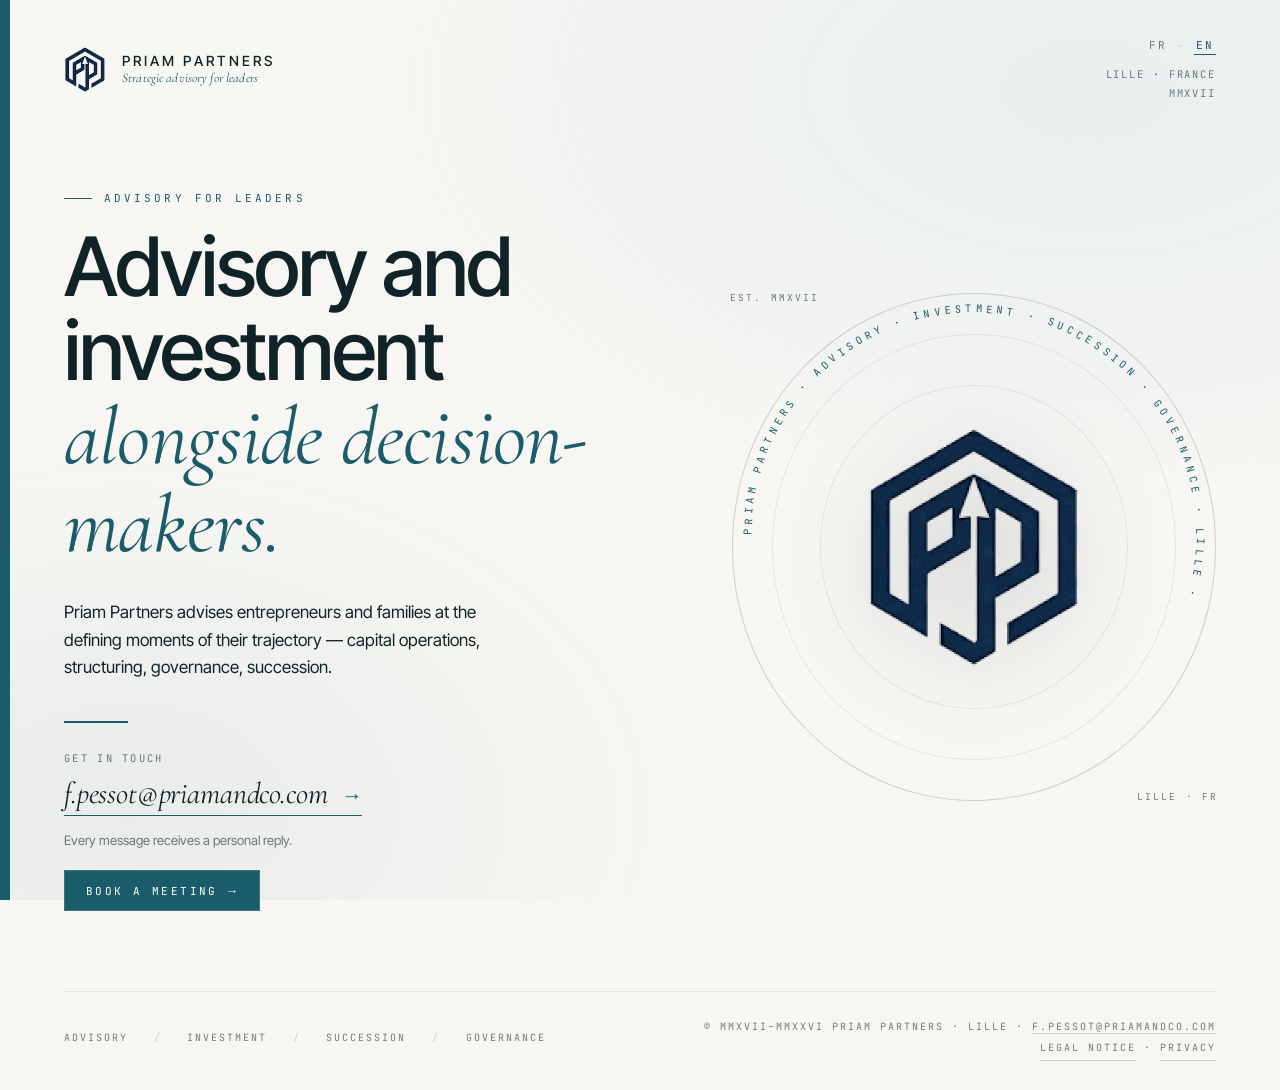
==== index.html @ 0bda1bde "Add files via upload" ====
<!doctype html>
<html lang="fr">
<head>
  <meta charset="utf-8" />
  <title>Priam Partners — Accompagnement stratégique des dirigeants</title>
  <meta name="viewport" content="width=device-width, initial-scale=1" />
  <meta name="description" content="Priam Partners, cabinet de conseil basé à Lille, accompagne dirigeants, entrepreneurs et familles : opérations de capital, structuration, gouvernance, transmission." />
  <link rel="canonical" href="https://priamandco.com/" />
  <link rel="icon" href="/favicon.ico" sizes="any" />
  <link rel="icon" type="image/png" sizes="32x32" href="/favicon-32.png" />
  <link rel="apple-touch-icon" href="/apple-touch-icon.png" />
  <meta name="theme-color" content="#1B5C6B" />
  <meta property="og:type" content="website" />
  <meta property="og:site_name" content="Priam Partners" />
  <meta property="og:locale" content="fr_FR" />
  <meta property="og:url" content="https://priamandco.com/" />
  <meta property="og:title" content="Priam Partners — Conseil et investissement aux côtés des dirigeants" />
  <meta property="og:description" content="Opérations de capital, structuration, gouvernance, transmission. Lille · France." />
  <meta property="og:image" content="https://priamandco.com/og-image.jpg" />
  <meta property="og:image:width" content="1200" />
  <meta property="og:image:height" content="630" />
  <meta property="og:image:alt" content="Priam Partners — Conseil et investissement aux côtés des dirigeants" />
  <meta name="twitter:card" content="summary_large_image" />
  <link rel="preload" href="fonts/inter-tight-latin-500-normal.woff2" as="font" type="font/woff2" crossorigin>
  <link rel="stylesheet" href="fonts.css">
  <script type="application/ld+json">
  {"@context":"https://schema.org","@type":"ProfessionalService","name":"Priam Partners","url":"https://priamandco.com/","logo":"https://priamandco.com/logo-pp.png","image":"https://priamandco.com/og-image.jpg","email":"f.pessot@priamandco.com","foundingDate":"2017","address":{"@type":"PostalAddress","streetAddress":"28 rue Delannoy","postalCode":"59160","addressLocality":"Lille","addressCountry":"FR"},"areaServed":"FR"}
  </script>

  <style>
    :root {
      --bg:    #F7F6F3;
      --bg2:   #EFECE4;
      --ink:   #0F2329;
      --teal:  #1B5C6B;
      --teal2: #4A9AB0;
      --teal3: #A8D4DC;
      --mute:  rgba(15,35,41,0.58);
      --hair:  rgba(15,35,41,0.18);
      --hair2: rgba(15,35,41,0.08);
      --serif: "Cormorant Garamond", Georgia, serif;
      --sans:  "Inter Tight", "Helvetica Neue", Helvetica, Arial, sans-serif;
      --mono:  "JetBrains Mono", ui-monospace, Menlo, monospace;
    }

    * { box-sizing: border-box; }
    html, body { margin: 0; padding: 0; }
    body {
      background: var(--bg);
      color: var(--ink);
      font-family: var(--sans);
      min-height: 100vh;
      -webkit-font-smoothing: antialiased;
      text-rendering: optimizeLegibility;
    }

    /* Subtle paper texture via layered radial noise (pure CSS) */
    body::before {
      content: "";
      position: fixed; inset: 0;
      pointer-events: none;
      background:
        radial-gradient(1200px 700px at 85% 10%, rgba(168,212,220,0.18), transparent 60%),
        radial-gradient(900px 600px at 10% 90%, rgba(27,92,107,0.06), transparent 60%);
      z-index: 0;
    }

    .page {
      position: relative;
      z-index: 1;
      min-height: 100vh;
      display: grid;
      grid-template-rows: auto 1fr auto;
      padding: clamp(20px, 3.5vw, 36px) clamp(22px, 5vw, 64px);
    }

    /* Side teal band */
    .band {
      position: fixed;
      left: 0; top: 0; bottom: 0;
      width: 10px;
      background: var(--teal);
      z-index: 2;
    }

    /* Header */
    header {
      display: flex;
      align-items: center;
      justify-content: space-between;
      gap: 24px;
    }
    .brand {
      text-decoration: none;
      color: inherit;
      display: inline-flex;
      align-items: center;
      gap: 16px;
    }
    .brand img {
      width: 42px; height: auto; display: block;
    }
    .brand .name {
      font-family: var(--sans);
      font-weight: 500;
      font-size: 14px;
      letter-spacing: 0.22em;
      text-transform: uppercase;
      color: var(--ink);
    }
    .brand .tag {
      font-family: var(--serif);
      font-style: italic;
      font-size: 13px;
      color: var(--teal);
      letter-spacing: 0.01em;
      margin-top: 4px;
    }
    .brand .stack { display: inline-flex; flex-direction: column; line-height: 1; }

    .meta {
      font-family: var(--mono);
      font-size: 10.5px;
      letter-spacing: 0.18em;
      text-transform: uppercase;
      color: var(--mute);
      text-align: right;
      line-height: 1.8;
    }
    .meta .dot { color: var(--teal); }

    .header-right {
      display: flex;
      flex-direction: column;
      align-items: flex-end;
      gap: 10px;
    }
    .lang {
      display: inline-flex;
      align-items: center;
      gap: 8px;
      font-family: var(--mono);
      font-size: 11px;
      letter-spacing: 0.18em;
    }
    .lang-btn {
      background: none;
      border: none;
      padding: 2px 2px;
      cursor: pointer;
      font: inherit;
      letter-spacing: inherit;
      color: var(--mute);
      border-bottom: 1px solid transparent;
      transition: color .2s, border-color .2s;
    }
    .lang-btn:hover { color: var(--ink); }
    .lang-btn.is-active { color: var(--teal); border-bottom-color: var(--teal); }
    .lang-sep { color: var(--hair); }

    /* Main */
    main {
      display: grid;
      grid-template-columns: 1.1fr 0.9fr;
      gap: clamp(32px, 6vw, 96px);
      align-items: center;
      padding: clamp(32px, 7vw, 80px) 0;
    }
    @media (max-width: 880px) {
      main { grid-template-columns: 1fr; padding: 40px 0; }
    }

    .eyebrow {
      font-family: var(--mono);
      font-size: 11px;
      letter-spacing: 0.28em;
      text-transform: uppercase;
      color: var(--teal);
      display: inline-flex;
      align-items: center;
      gap: 12px;
    }
    .eyebrow::before {
      content: "";
      width: 28px; height: 1px; background: var(--teal);
      display: inline-block;
    }

    h1 {
      font-family: var(--sans);
      font-weight: 500;
      font-size: clamp(42px, 6.4vw, 84px);
      line-height: 1.02;
      letter-spacing: -0.025em;
      margin: 20px 0 0;
      color: var(--ink);
    }
    h1 em {
      font-family: var(--serif);
      font-style: italic;
      font-weight: 400;
      color: var(--teal);
      letter-spacing: -0.01em;
    }

    .lede {
      font-size: clamp(15px, 1.35vw, 17px);
      line-height: 1.6;
      color: var(--ink);
      max-width: 46ch;
      margin: clamp(22px, 3vw, 32px) 0 0;
    }

    .rule {
      height: 2px;
      width: 64px;
      background: var(--teal);
      margin: clamp(28px, 4vw, 40px) 0 clamp(20px, 2.5vw, 28px);
    }

    .contact-label {
      font-family: var(--mono);
      font-size: 10.5px;
      letter-spacing: 0.22em;
      text-transform: uppercase;
      color: var(--mute);
    }
    .mailto {
      display: inline-flex;
      align-items: baseline;
      gap: 14px;
      margin-top: 10px;
      font-family: var(--serif);
      font-style: italic;
      font-size: clamp(22px, 2.4vw, 30px);
      color: var(--ink);
      text-decoration: none;
      letter-spacing: -0.005em;
      position: relative;
      transition: color .2s ease;
    }
    .mailto::after {
      content: "";
      position: absolute;
      left: 0; right: 0; bottom: -4px;
      height: 1px;
      background: var(--teal);
      transform-origin: left;
      transform: scaleX(1);
      transition: transform .35s cubic-bezier(.2,.7,.3,1), background .2s;
    }
    .mailto:hover { color: var(--teal); }
    .mailto:hover::after { background: var(--teal); transform: scaleX(1.04); }
    .mailto .arrow {
      font-family: var(--sans);
      font-style: normal;
      font-weight: 400;
      font-size: 0.7em;
      color: var(--teal);
      transition: transform .3s cubic-bezier(.2,.7,.3,1);
      display: inline-block;
    }
    .mailto:hover .arrow { transform: translateX(6px); }

    .note {
      margin-top: 18px;
      font-size: 13px;
      color: var(--mute);
      max-width: 42ch;
      line-height: 1.55;
    }

    .cal-btn {
      display: inline-flex;
      align-items: center;
      gap: 10px;
      margin-top: 20px;
      padding: 12px 22px;
      background: var(--teal);
      color: #fff;
      font-family: var(--mono);
      font-size: 11px;
      letter-spacing: 0.22em;
      text-transform: uppercase;
      text-decoration: none;
      border: none;
      cursor: pointer;
      transition: background .2s ease, transform .2s ease;
      position: relative;
    }
    .cal-btn::after {
      content: "";
      position: absolute;
      inset: 0;
      border: 1px solid rgba(255,255,255,0.15);
      pointer-events: none;
    }
    .cal-btn:hover {
      background: var(--ink);
      transform: translateY(-1px);
    }
    .cal-btn .cal-arrow {
      font-size: 13px;
      transition: transform .25s cubic-bezier(.2,.7,.3,1);
    }
    .cal-btn:hover .cal-arrow { transform: translateX(4px); }

    /* Visual side — monumental blason + typographic crest */
    .visual {
      position: relative;
      aspect-ratio: 1 / 1.05;
      max-width: 520px;
      margin-left: auto;
      width: 100%;
      display: flex;
      align-items: center;
      justify-content: center;
    }
    @media (max-width: 880px) {
      .visual { margin: 0 auto; max-width: 360px; aspect-ratio: 1 / 1; }
    }

    .visual .ring {
      position: absolute;
      inset: 0;
      border: 1px solid var(--hair);
      border-radius: 50%;
    }
    .visual .ring::before,
    .visual .ring::after {
      content: "";
      position: absolute;
      inset: 8%;
      border: 1px solid var(--hair2);
      border-radius: 50%;
    }
    .visual .ring::after { inset: 18%; }

    .visual .mark {
      width: 46%;
      height: auto;
      display: block;
      filter: drop-shadow(0 14px 40px rgba(15,35,41,0.14));
    }

    /* Typographic ring (curved text around the blason) */
    .visual .curvetext {
      position: absolute;
      inset: 0;
      animation: rotate 80s linear infinite;
    }
    @keyframes rotate { to { transform: rotate(360deg); } }
    .visual .curvetext text {
      font-family: var(--mono);
      font-size: 8.5px;
      letter-spacing: 0.42em;
      fill: var(--teal);
      text-transform: uppercase;
    }

    /* Corner tickers */
    .ticker-top, .ticker-bot {
      position: absolute;
      font-family: var(--mono);
      font-size: 9.5px;
      letter-spacing: 0.22em;
      text-transform: uppercase;
      color: var(--mute);
    }
    .ticker-top { top: -2px; left: -2px; }
    .ticker-bot { bottom: -2px; right: -2px; }

    /* Footer */
    footer {
      display: flex;
      justify-content: space-between;
      align-items: center;
      gap: 16px;
      padding-top: clamp(20px, 3vw, 28px);
      border-top: 1px solid var(--hair2);
      font-family: var(--mono);
      font-size: 10px;
      letter-spacing: 0.2em;
      text-transform: uppercase;
      color: var(--mute);
    }
    footer .tags { display: flex; gap: clamp(12px, 2vw, 28px); flex-wrap: wrap; }
    footer .tags span.sep { color: var(--hair); }
    footer .right { text-align: right; }
    footer .legal-links { margin-top: 8px; }
    footer .legal-links a { color: inherit; text-decoration: none; border-bottom: 1px solid var(--hair); padding: 6px 0; }
    footer .legal-links a:hover { color: var(--teal); }

    @media (max-width: 620px) {
      footer { flex-direction: column; align-items: flex-start; }
      footer .right { text-align: left; }
      .band { width: 6px; }
      .meta { font-size: 9.5px; }
    }

    /* Entrance */
    @keyframes rise {
      from { opacity: 0; transform: translateY(14px); }
      to   { opacity: 1; transform: none; }
    }
    .rise { animation: rise .9s cubic-bezier(.2,.7,.3,1) both; }
    .rise.d1 { animation-delay: .05s; }
    .rise.d2 { animation-delay: .15s; }
    .rise.d3 { animation-delay: .25s; }
    .rise.d4 { animation-delay: .35s; }
    .rise.d5 { animation-delay: .45s; }
  </style>
</head>
<body>
  <div class="band" aria-hidden="true"></div>

  <div class="page">
    <header class="rise d1">
      <a class="brand" href="/" aria-label="Priam Partners — accueil">
        <img src="logo-pp-web.png" alt="Priam Partners" width="42" height="47" />
        <span class="stack">
          <span class="name">Priam Partners</span>
          <span class="tag" data-i18n="tag">Accompagnement stratégique des dirigeants</span>
        </span>
      </a>
      <div class="header-right">
        <div class="lang" role="group" aria-label="Language">
          <button type="button" class="lang-btn is-active" data-lang="fr">FR</button>
          <span class="lang-sep">·</span>
          <button type="button" class="lang-btn" data-lang="en">EN</button>
        </div>
        <div class="meta">
          <div data-i18n="city">Lille <span class="dot">·</span> France</div>
          <div>MMXVII</div>
        </div>
      </div>
    </header>

    <main>
      <section>
        <div class="eyebrow rise d2" data-i18n="eyebrow">Conseil aux dirigeants</div>
        <h1 class="rise d3" data-i18n-html="headline">
          Conseil et investissement<br />
          <em>aux côtés des dirigeants.</em>
        </h1>
        <p class="lede rise d4" data-i18n="lede">
          Priam Partners accompagne entrepreneurs et familles sur les moments charnières de leur trajectoire&nbsp;: opérations de capital, structuration, gouvernance, transmission.
        </p>

        <div class="rule rise d4"></div>

        <div class="rise d5">
          <div class="contact-label" data-i18n="contactLabel">Nous écrire</div>
          <a class="mailto" href="mailto:f.pessot@priamandco.com?subject=Prise%20de%20contact%20—%20Priam%20Partners" data-i18n-subject="subject">
            f.pessot@priamandco.com
            <span class="arrow">→</span>
          </a>
          <div class="note" data-i18n="note">
            Chaque message reçoit une réponse personnelle.
          </div>
          <a class="cal-btn" href="https://cal.eu/fabien-pessot" target="_blank" rel="noopener">
            <span data-i18n="calLabel">Prendre rendez-vous</span>
            <span class="cal-arrow">→</span>
          </a>
        </div>
      </section>

      <aside class="visual rise d3" aria-hidden="true">
        <div class="ring"></div>

        <!-- Curved text ring -->
        <svg class="curvetext" viewBox="0 0 400 400" xmlns="http://www.w3.org/2000/svg">
          <defs>
            <path id="circle" d="M 200,200 m -184,0 a 184,184 0 1,1 368,0 a 184,184 0 1,1 -368,0" />
          </defs>
          <text>
            <textPath href="#circle" startOffset="0" data-i18n="curve">
              PRIAM PARTNERS · CONSEIL · INVESTISSEMENT · TRANSMISSION · GOUVERNANCE · LILLE ·
            </textPath>
          </text>
        </svg>

        <img class="mark" src="logo-pp-web.png" alt="" width="268" height="302" />

        <div class="ticker-top" data-i18n="tickerTop">EST. MMXVII</div>
        <div class="ticker-bot" data-i18n="tickerBot">LILLE · FR</div>
      </aside>
    </main>

    <footer class="rise d5">
      <div class="tags" data-i18n-group="tags">
        <span data-i18n="tag1">Conseil</span><span class="sep">/</span>
        <span data-i18n="tag2">Investissement</span><span class="sep">/</span>
        <span data-i18n="tag3">Transmission</span><span class="sep">/</span>
        <span data-i18n="tag4">Gouvernance</span>
      </div>
      <div class="right">
        <span data-i18n="copyright">© MMXVII–MMXXVI Priam Partners · Lille</span> · <a href="mailto:f.pessot@priamandco.com" style="color:inherit; text-decoration: none; border-bottom: 1px solid var(--hair);">f.pessot@priamandco.com</a>
        <div class="legal-links"><a href="/mentions-legales.html" data-i18n="legal">Mentions légales</a> · <a href="/confidentialite.html" data-i18n="privacy">Confidentialité</a></div>
      </div>
    </footer>

    <script>
      (function() {
        var I18N = {
          fr: {
            tag: 'Accompagnement stratégique des dirigeants',
            city: 'Lille <span class="dot">·</span> France',
            eyebrow: 'Conseil aux dirigeants',
            headline: 'Conseil et investissement<br /><em>aux côtés des dirigeants.</em>',
            lede: 'Priam Partners accompagne entrepreneurs et familles sur les moments charnières de leur trajectoire\u00a0: opérations de capital, structuration, gouvernance, transmission.',
            contactLabel: 'Nous écrire',
            subject: 'Prise de contact — Priam Partners',
            note: 'Chaque message reçoit une réponse personnelle.',
            curve: 'PRIAM PARTNERS · CONSEIL · INVESTISSEMENT · TRANSMISSION · GOUVERNANCE · LILLE ·',
            tickerTop: 'EST. MMXVII',
            tickerBot: 'LILLE · FR',
            tag1: 'Conseil', tag2: 'Investissement', tag3: 'Transmission', tag4: 'Gouvernance',
            copyright: '© MMXVII–MMXXVI Priam Partners · Lille',
            calLabel: 'Prendre rendez-vous',
            legal: 'Mentions légales', privacy: 'Confidentialité'
          },
          en: {
            tag: 'Strategic advisory for leaders',
            city: 'Lille <span class="dot">·</span> France',
            eyebrow: 'Advisory for leaders',
            headline: 'Advisory and investment<br /><em>alongside decision-makers.</em>',
            lede: 'Priam Partners advises entrepreneurs and families at the defining moments of their trajectory — capital operations, structuring, governance, succession.',
            contactLabel: 'Get in touch',
            subject: 'Introduction — Priam Partners',
            note: 'Every message receives a personal reply.',
            curve: 'PRIAM PARTNERS · ADVISORY · INVESTMENT · SUCCESSION · GOVERNANCE · LILLE ·',
            tickerTop: 'EST. MMXVII',
            tickerBot: 'LILLE · FR',
            tag1: 'Advisory', tag2: 'Investment', tag3: 'Succession', tag4: 'Governance',
            copyright: '© MMXVII–MMXXVI Priam Partners · Lille',
            calLabel: 'Book a meeting',
            legal: 'Legal notice', privacy: 'Privacy'
          }
        };

        function apply(lang) {
          var dict = I18N[lang];
          document.documentElement.setAttribute('lang', lang);
          document.querySelectorAll('[data-i18n]').forEach(function(el) {
            var k = el.getAttribute('data-i18n');
            if (dict[k] !== undefined) {
              // textPath inside SVG — set textContent only
              if (el.namespaceURI === 'http://www.w3.org/2000/svg') {
                el.textContent = dict[k].replace(/&amp;/g, '&');
              } else if (k === 'city') {
                el.innerHTML = dict[k];
              } else {
                el.textContent = dict[k].replace(/&amp;/g, '&').replace(/&nbsp;/g, '\u00a0');
              }
            }
          });
          document.querySelectorAll('[data-i18n-html]').forEach(function(el) {
            var k = el.getAttribute('data-i18n-html');
            if (dict[k] !== undefined) el.innerHTML = dict[k];
          });
          document.querySelectorAll('[data-i18n-subject]').forEach(function(el) {
            var k = el.getAttribute('data-i18n-subject');
            if (dict[k] !== undefined) {
              el.setAttribute('href', 'mailto:f.pessot@priamandco.com?subject=' + encodeURIComponent(dict[k]));
            }
          });
          document.querySelectorAll('.lang-btn').forEach(function(b) {
            b.classList.toggle('is-active', b.getAttribute('data-lang') === lang);
          });
          try { localStorage.setItem('priam_lang', lang); } catch(e) {}
        }

        document.querySelectorAll('.lang-btn').forEach(function(b) {
          b.addEventListener('click', function() { apply(b.getAttribute('data-lang')); });
        });

        var saved = null;
        try { saved = localStorage.getItem('priam_lang'); } catch(e) {}
        var initial = saved || ((navigator.language || 'fr').toLowerCase().indexOf('fr') === 0 ? 'fr' : 'en');
        apply(initial);
      })();
    </script>
  </div>
</body>
</html>
---- fonts.css ----
/* Polices auto-hébergées (SIL Open Font License) — aucune requête vers Google */
@font-face{font-family:"Cormorant Garamond";font-style:normal;font-weight:400;font-display:swap;src:url(fonts/cormorant-garamond-latin-400-normal.woff2) format("woff2")}
@font-face{font-family:"Cormorant Garamond";font-style:normal;font-weight:500;font-display:swap;src:url(fonts/cormorant-garamond-latin-500-normal.woff2) format("woff2")}
@font-face{font-family:"Cormorant Garamond";font-style:italic;font-weight:400;font-display:swap;src:url(fonts/cormorant-garamond-latin-400-italic.woff2) format("woff2")}
@font-face{font-family:"Cormorant Garamond";font-style:italic;font-weight:500;font-display:swap;src:url(fonts/cormorant-garamond-latin-500-italic.woff2) format("woff2")}
@font-face{font-family:"Inter Tight";font-style:normal;font-weight:400;font-display:swap;src:url(fonts/inter-tight-latin-400-normal.woff2) format("woff2")}
@font-face{font-family:"Inter Tight";font-style:normal;font-weight:500;font-display:swap;src:url(fonts/inter-tight-latin-500-normal.woff2) format("woff2")}
@font-face{font-family:"Inter Tight";font-style:normal;font-weight:600;font-display:swap;src:url(fonts/inter-tight-latin-600-normal.woff2) format("woff2")}
@font-face{font-family:"JetBrains Mono";font-style:normal;font-weight:400;font-display:swap;src:url(fonts/jetbrains-mono-latin-400-normal.woff2) format("woff2")}
@font-face{font-family:"JetBrains Mono";font-style:normal;font-weight:500;font-display:swap;src:url(fonts/jetbrains-mono-latin-500-normal.woff2) format("woff2")}
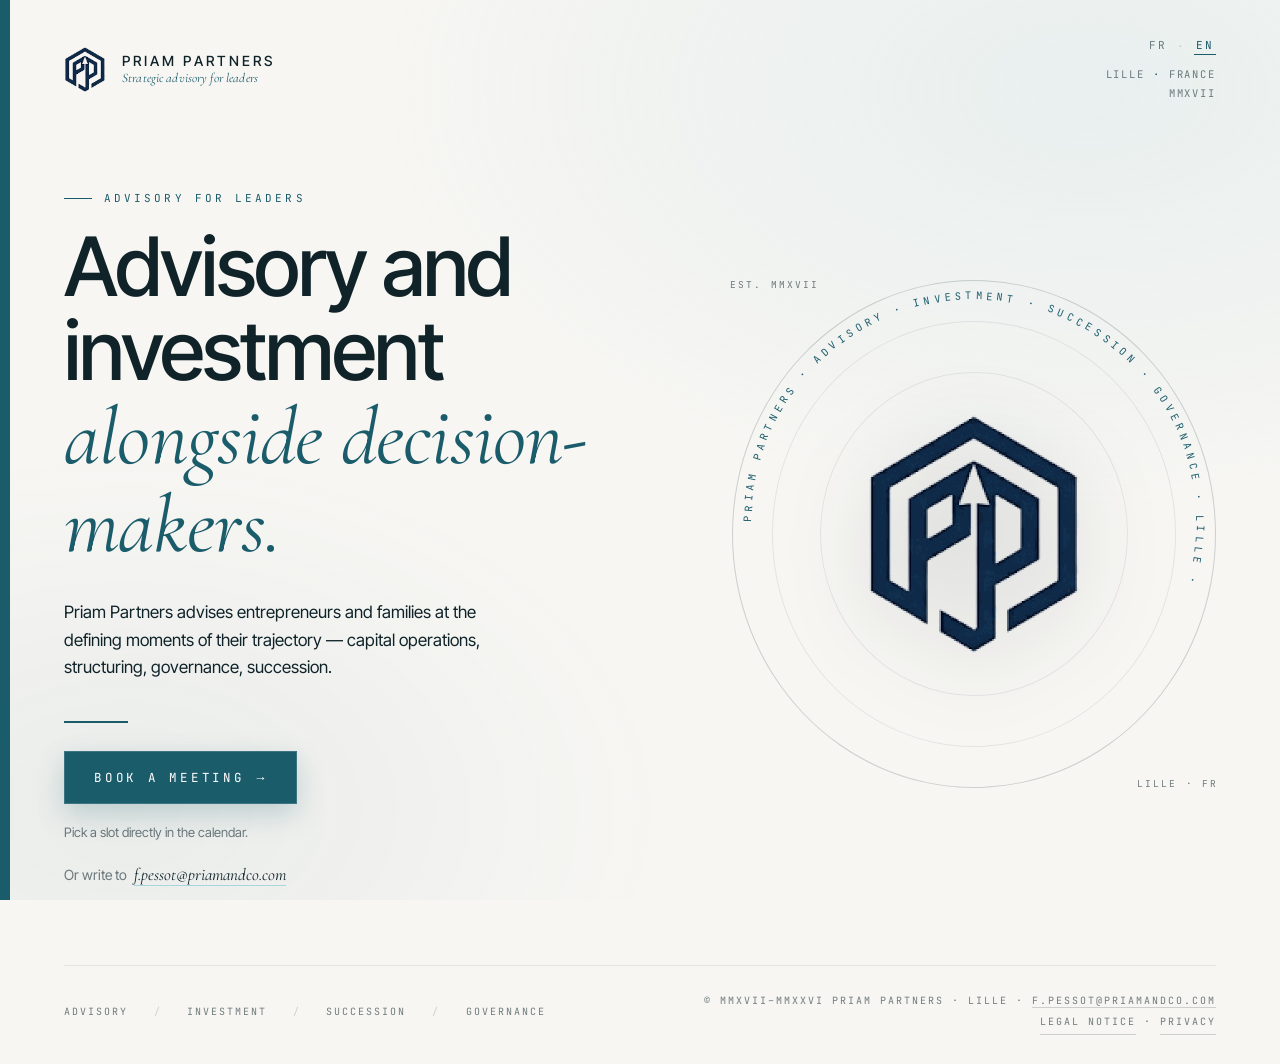
==== commit cdbaceab: "Add files via upload" ====
--- a/index.html
+++ b/index.html
@@ -10,6 +10,7 @@
   <link rel="icon" type="image/png" sizes="32x32" href="/favicon-32.png" />
   <link rel="apple-touch-icon" href="/apple-touch-icon.png" />
   <meta name="theme-color" content="#1B5C6B" />
+  <meta name="google-site-verification" content="KSe63nCpzMNgLuSvFUwi4duw0buvBSrkegEMkRVE4Wo" />
   <meta property="og:type" content="website" />
   <meta property="og:site_name" content="Priam Partners" />
   <meta property="og:locale" content="fr_FR" />
@@ -22,9 +23,10 @@
   <meta property="og:image:alt" content="Priam Partners — Conseil et investissement aux côtés des dirigeants" />
   <meta name="twitter:card" content="summary_large_image" />
   <link rel="preload" href="fonts/inter-tight-latin-500-normal.woff2" as="font" type="font/woff2" crossorigin>
+  <script src="obf.js"></script>
   <link rel="stylesheet" href="fonts.css">
   <script type="application/ld+json">
-  {"@context":"https://schema.org","@type":"ProfessionalService","name":"Priam Partners","url":"https://priamandco.com/","logo":"https://priamandco.com/logo-pp.png","image":"https://priamandco.com/og-image.jpg","email":"f.pessot@priamandco.com","foundingDate":"2017","address":{"@type":"PostalAddress","streetAddress":"28 rue Delannoy","postalCode":"59160","addressLocality":"Lille","addressCountry":"FR"},"areaServed":"FR"}
+  {"@context":"https://schema.org","@type":"ProfessionalService","name":"Priam Partners","url":"https://priamandco.com/","logo":"https://priamandco.com/logo-pp.png","image":"https://priamandco.com/og-image.jpg","foundingDate":"2017","address":{"@type":"PostalAddress","streetAddress":"28 rue Delannoy","postalCode":"59160","addressLocality":"Lille","addressCountry":"FR"},"areaServed":"FR"}
   </script>
 
   <style>
@@ -273,17 +275,18 @@
     .cal-btn {
       display: inline-flex;
       align-items: center;
-      gap: 10px;
-      margin-top: 20px;
-      padding: 12px 22px;
+      gap: 12px;
+      margin-top: 0;
+      padding: 18px 30px;
       background: var(--teal);
       color: #fff;
       font-family: var(--mono);
-      font-size: 11px;
+      font-size: 12.5px;
       letter-spacing: 0.22em;
       text-transform: uppercase;
       text-decoration: none;
       border: none;
+      box-shadow: 0 10px 28px rgba(27,92,107,0.22);
       cursor: pointer;
       transition: background .2s ease, transform .2s ease;
       position: relative;
@@ -304,6 +307,23 @@
       transition: transform .25s cubic-bezier(.2,.7,.3,1);
     }
     .cal-btn:hover .cal-arrow { transform: translateX(4px); }
+
+    .alt-contact {
+      margin-top: 22px;
+      font-size: 14px;
+      color: var(--mute);
+    }
+    .alt-contact .mail-link {
+      font-family: var(--serif);
+      font-style: italic;
+      font-size: 17px;
+      color: var(--ink);
+      text-decoration: none;
+      border-bottom: 1px solid var(--teal3);
+      margin-left: 4px;
+      transition: color .2s, border-color .2s;
+    }
+    .alt-contact .mail-link:hover { color: var(--teal); border-color: var(--teal); }
 
     /* Visual side — monumental blason + typographic crest */
     .visual {
@@ -450,18 +470,15 @@
         <div class="rule rise d4"></div>
 
         <div class="rise d5">
-          <div class="contact-label" data-i18n="contactLabel">Nous écrire</div>
-          <a class="mailto" href="mailto:f.pessot@priamandco.com?subject=Prise%20de%20contact%20—%20Priam%20Partners" data-i18n-subject="subject">
-            f.pessot@priamandco.com
-            <span class="arrow">→</span>
-          </a>
-          <div class="note" data-i18n="note">
-            Chaque message reçoit une réponse personnelle.
-          </div>
           <a class="cal-btn" href="https://cal.eu/fabien-pessot" target="_blank" rel="noopener">
             <span data-i18n="calLabel">Prendre rendez-vous</span>
             <span class="cal-arrow">→</span>
           </a>
+          <div class="note" data-i18n="calNote">Choisissez directement un créneau dans l'agenda.</div>
+          <div class="alt-contact">
+            <span data-i18n="orWrite">Ou écrire à</span>
+            <a class="mail-link" href="#" data-c="mail" data-subject="Prise de contact — Priam Partners" data-i18n-subject="subject"><span data-c-text="mail">f.pessot (arobase) priamandco.com</span></a>
+          </div>
         </div>
       </section>
 
@@ -495,7 +512,7 @@
         <span data-i18n="tag4">Gouvernance</span>
       </div>
       <div class="right">
-        <span data-i18n="copyright">© MMXVII–MMXXVI Priam Partners · Lille</span> · <a href="mailto:f.pessot@priamandco.com" style="color:inherit; text-decoration: none; border-bottom: 1px solid var(--hair);">f.pessot@priamandco.com</a>
+        <span data-i18n="copyright">© MMXVII–MMXXVI Priam Partners · Lille</span> · <a href="#" data-c="mail" style="color:inherit; text-decoration: none; border-bottom: 1px solid var(--hair);"><span data-c-text="mail">f.pessot (arobase) priamandco.com</span></a>
         <div class="legal-links"><a href="/mentions-legales.html" data-i18n="legal">Mentions légales</a> · <a href="/confidentialite.html" data-i18n="privacy">Confidentialité</a></div>
       </div>
     </footer>
@@ -518,6 +535,7 @@
             tag1: 'Conseil', tag2: 'Investissement', tag3: 'Transmission', tag4: 'Gouvernance',
             copyright: '© MMXVII–MMXXVI Priam Partners · Lille',
             calLabel: 'Prendre rendez-vous',
+            calNote: "Choisissez directement un créneau dans l'agenda.", orWrite: 'Ou écrire à',
             legal: 'Mentions légales', privacy: 'Confidentialité'
           },
           en: {
@@ -535,6 +553,7 @@
             tag1: 'Advisory', tag2: 'Investment', tag3: 'Succession', tag4: 'Governance',
             copyright: '© MMXVII–MMXXVI Priam Partners · Lille',
             calLabel: 'Book a meeting',
+            calNote: 'Pick a slot directly in the calendar.', orWrite: 'Or write to',
             legal: 'Legal notice', privacy: 'Privacy'
           }
         };
@@ -562,7 +581,8 @@
           document.querySelectorAll('[data-i18n-subject]').forEach(function(el) {
             var k = el.getAttribute('data-i18n-subject');
             if (dict[k] !== undefined) {
-              el.setAttribute('href', 'mailto:f.pessot@priamandco.com?subject=' + encodeURIComponent(dict[k]));
+              el.setAttribute('data-subject', dict[k]);
+              el.setAttribute('href', 'mailto:' + window.priamContact('mail') + '?subject=' + encodeURIComponent(dict[k]));
             }
           });
           document.querySelectorAll('.lang-btn').forEach(function(b) {
